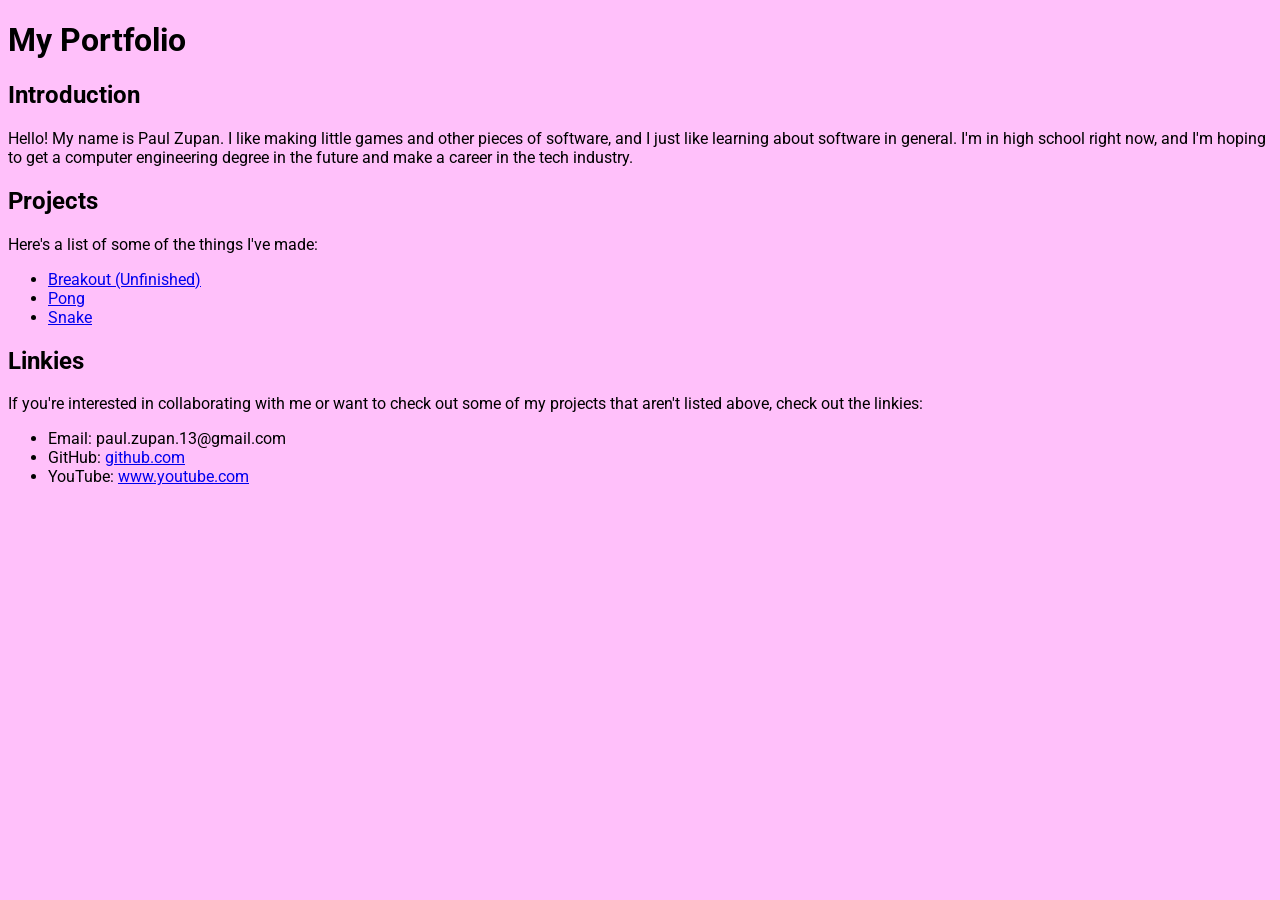
==== index.html @ 7cd7e2a5 "Make stuff look nicer" ====
<!DOCTYPE html>
<html lang="en">

<head>
  <meta charset="UTF-8">
  <meta http-equiv="X-UA-Compatible" content="IE=edge">
  <meta name="viewport" content="width=device-width, initial-scale=1.0">
  <title>My Portfolio</title>

  <!-- Google Fonts -->
  <link rel="preconnect" href="https://fonts.googleapis.com">
  <link rel="preconnect" href="https://fonts.gstatic.com" crossorigin>
  <link href="https://fonts.googleapis.com/css2?family=Roboto&display=swap" rel="stylesheet">

  <!-- Styles -->
  <link rel="stylesheet" href="index.css">
</head>

<body>
  <h1>My Portfolio</h1>
  <h2>Introduction</h2>
  <p>
    Hello! My name is Paul Zupan. I like making little games and other pieces of
    software, and I just like learning about software in general. I'm in high
    school right now, and I'm hoping to get a computer engineering degree in the
    future and make a career in the tech industry.
  </p>
  <h2>Projects</h2>
  <p>Here's a list of some of the things I've made:</p>
  <ul>
    <li>
      <a href="https://github.com/eggsontoast1672/breakout">
        Breakout (Unfinished)
      </a>
    </li>
    <li>
      <a href="https://github.com/eggsontoast1672/pong">Pong</a>
    </li>
    <li>
      <a href="https://github.com/eggsontoast1672/snake">Snake</a>
    </li>
  </ul>
  <h2>Linkies</h2>
  <p>
    If you're interested in collaborating with me or want to check out some of
    my projects that aren't listed above, check out the linkies:
  </p>
  <ul>
    <li>Email: paul.zupan.13@gmail.com</li>
    <li>
      GitHub: <a href="https://github.com/eggsontoast1672">github.com</a>
    </li>
    <li>
      YouTube: <a href="https://www.youtube.com/channel/UC91FaEZlN2FQqKVpLDw3rmw">
        www.youtube.com
      </li>
  </ul>
</body>

</html>
---- index.css ----
body {
  background-color: #FFC0FA;
  font-family: 'Roboto', sans-serif;
}
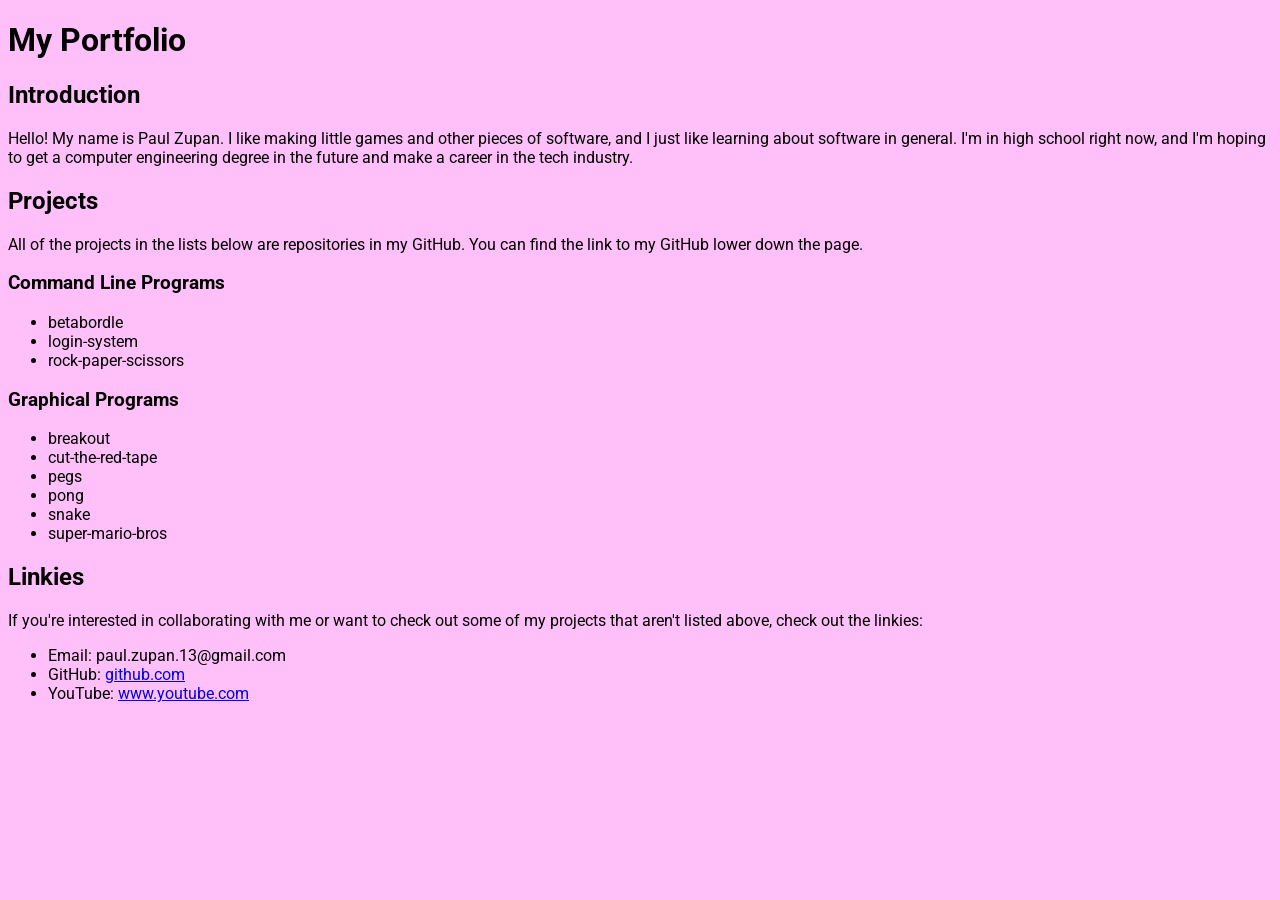
==== commit 95db4d60: "List all repositories" ====
--- a/index.html
+++ b/index.html
@@ -1,60 +1,59 @@
 <!DOCTYPE html>
 <html lang="en">
+    <head>
+        <meta charset="UTF-8">
+        <meta http-equiv="X-UA-Compatible" content="IE=edge">
+        <meta name="viewport" content="width=device-width, initial-scale=1.0">
+        <title>My Portfolio</title>
 
-<head>
-  <meta charset="UTF-8">
-  <meta http-equiv="X-UA-Compatible" content="IE=edge">
-  <meta name="viewport" content="width=device-width, initial-scale=1.0">
-  <title>My Portfolio</title>
+        <!-- Google Fonts -->
+        <link rel="preconnect" href="https://fonts.googleapis.com">
+        <link rel="preconnect" href="https://fonts.gstatic.com" crossorigin>
+        <link href="https://fonts.googleapis.com/css2?family=Roboto&display=swap" rel="stylesheet">
 
-  <!-- Google Fonts -->
-  <link rel="preconnect" href="https://fonts.googleapis.com">
-  <link rel="preconnect" href="https://fonts.gstatic.com" crossorigin>
-  <link href="https://fonts.googleapis.com/css2?family=Roboto&display=swap" rel="stylesheet">
-
-  <!-- Styles -->
-  <link rel="stylesheet" href="index.css">
-</head>
-
-<body>
-  <h1>My Portfolio</h1>
-  <h2>Introduction</h2>
-  <p>
-    Hello! My name is Paul Zupan. I like making little games and other pieces of
-    software, and I just like learning about software in general. I'm in high
-    school right now, and I'm hoping to get a computer engineering degree in the
-    future and make a career in the tech industry.
-  </p>
-  <h2>Projects</h2>
-  <p>Here's a list of some of the things I've made:</p>
-  <ul>
-    <li>
-      <a href="https://github.com/eggsontoast1672/breakout">
-        Breakout (Unfinished)
-      </a>
-    </li>
-    <li>
-      <a href="https://github.com/eggsontoast1672/pong">Pong</a>
-    </li>
-    <li>
-      <a href="https://github.com/eggsontoast1672/snake">Snake</a>
-    </li>
-  </ul>
-  <h2>Linkies</h2>
-  <p>
-    If you're interested in collaborating with me or want to check out some of
-    my projects that aren't listed above, check out the linkies:
-  </p>
-  <ul>
-    <li>Email: paul.zupan.13@gmail.com</li>
-    <li>
-      GitHub: <a href="https://github.com/eggsontoast1672">github.com</a>
-    </li>
-    <li>
-      YouTube: <a href="https://www.youtube.com/channel/UC91FaEZlN2FQqKVpLDw3rmw">
-        www.youtube.com
-      </li>
-  </ul>
-</body>
-
+        <!-- Styles -->
+        <link rel="stylesheet" href="index.css">
+    </head>
+    <body>
+        <h1>My Portfolio</h1>
+        <h2>Introduction</h2>
+        <p>
+            Hello! My name is Paul Zupan. I like making little games and other
+            pieces of software, and I just like learning about software in
+            general. I'm in high school right now, and I'm hoping to get a
+            computer engineering degree in the future and make a career in the
+            tech industry.
+        </p>
+        <h2>Projects</h2>
+        <p>
+            All of the projects in the lists below are repositories in my
+            GitHub. You can find the link to my GitHub lower down the page.
+        </p>
+        <h3>Command Line Programs</h3>
+        <ul>
+            <li>betabordle</li>
+            <li>login-system</li>
+            <li>rock-paper-scissors</li>
+        </ul>
+        <h3>Graphical Programs</h3>
+        <ul>
+            <li>breakout</li>
+            <li>cut-the-red-tape</li>
+            <li>pegs</li>
+            <li>pong</li>
+            <li>snake</li>
+            <li>super-mario-bros</li>
+        </ul>
+        <h2>Linkies</h2>
+        <p>
+            If you're interested in collaborating with me or want to check out
+            some of my projects that aren't listed above, check out the
+            linkies:
+        </p>
+        <ul>
+            <li>Email: paul.zupan.13@gmail.com</li>
+            <li>GitHub: <a href="https://github.com/eggsontoast1672">github.com</a></li>
+            <li>YouTube: <a href="https://www.youtube.com/channel/UC91FaEZlN2FQqKVpLDw3rmw">www.youtube.com</li>
+        </ul>
+    </body>
 </html>
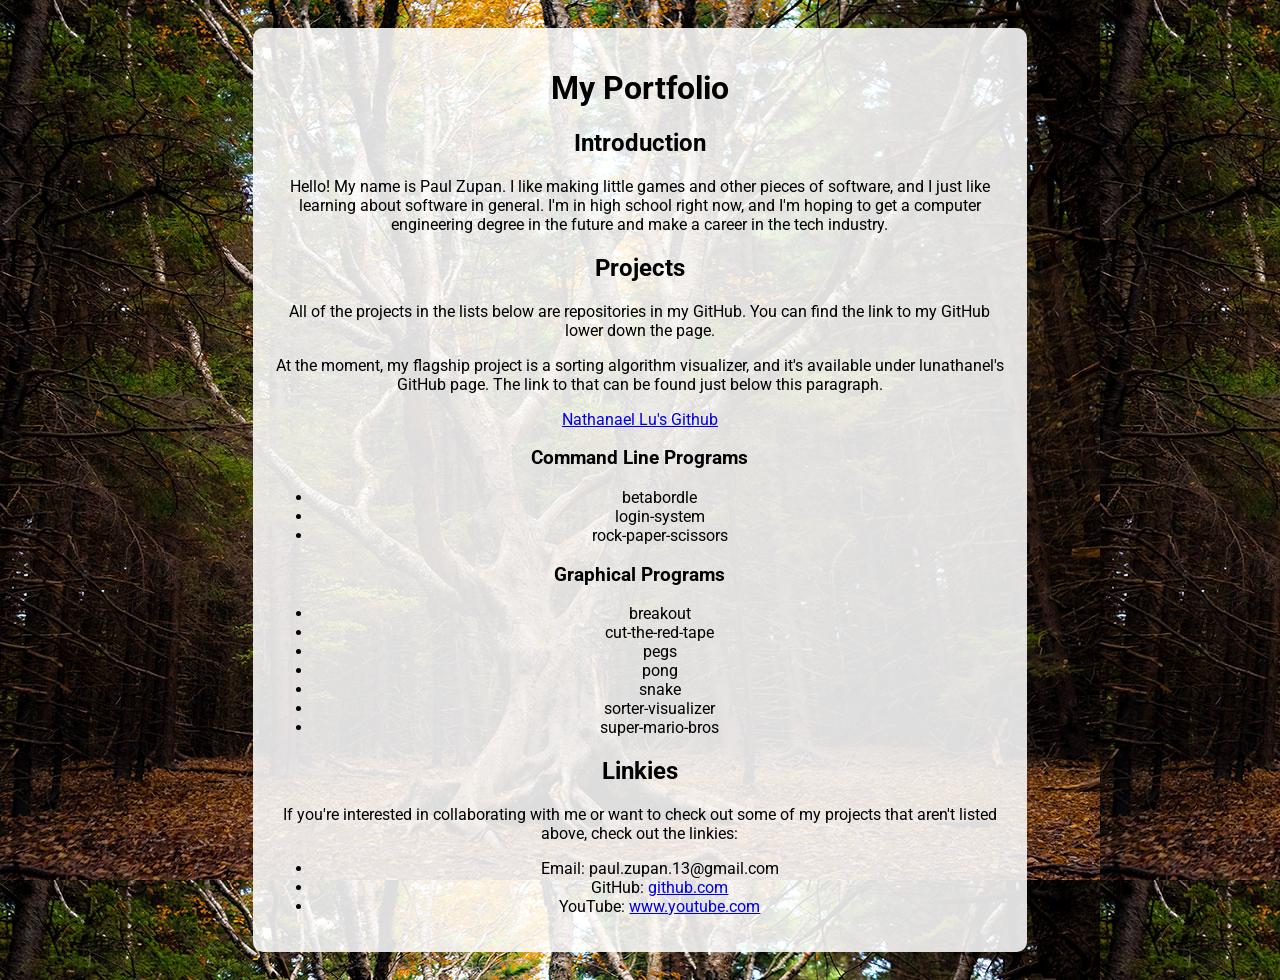
==== commit e37d67b5: "Make the site look pretty" ====
--- a/index.html
+++ b/index.html
@@ -1,59 +1,70 @@
 <!DOCTYPE html>
 <html lang="en">
-    <head>
-        <meta charset="UTF-8">
-        <meta http-equiv="X-UA-Compatible" content="IE=edge">
-        <meta name="viewport" content="width=device-width, initial-scale=1.0">
-        <title>My Portfolio</title>
+  <head>
+    <meta charset="UTF-8">
+    <meta http-equiv="X-UA-Compatible" content="IE=edge">
+    <meta name="viewport" content="width=device-width, initial-scale=1.0">
+    <title>My Portfolio</title>
 
-        <!-- Google Fonts -->
-        <link rel="preconnect" href="https://fonts.googleapis.com">
-        <link rel="preconnect" href="https://fonts.gstatic.com" crossorigin>
-        <link href="https://fonts.googleapis.com/css2?family=Roboto&display=swap" rel="stylesheet">
+    <!-- Google Fonts -->
+    <link rel="preconnect" href="https://fonts.googleapis.com">
+    <link rel="preconnect" href="https://fonts.gstatic.com" crossorigin>
+    <link href="https://fonts.googleapis.com/css2?family=Roboto&display=swap" rel="stylesheet">
 
-        <!-- Styles -->
-        <link rel="stylesheet" href="index.css">
-    </head>
-    <body>
-        <h1>My Portfolio</h1>
-        <h2>Introduction</h2>
-        <p>
-            Hello! My name is Paul Zupan. I like making little games and other
-            pieces of software, and I just like learning about software in
-            general. I'm in high school right now, and I'm hoping to get a
-            computer engineering degree in the future and make a career in the
-            tech industry.
-        </p>
-        <h2>Projects</h2>
-        <p>
-            All of the projects in the lists below are repositories in my
-            GitHub. You can find the link to my GitHub lower down the page.
-        </p>
-        <h3>Command Line Programs</h3>
-        <ul>
-            <li>betabordle</li>
-            <li>login-system</li>
-            <li>rock-paper-scissors</li>
-        </ul>
-        <h3>Graphical Programs</h3>
-        <ul>
-            <li>breakout</li>
-            <li>cut-the-red-tape</li>
-            <li>pegs</li>
-            <li>pong</li>
-            <li>snake</li>
-            <li>super-mario-bros</li>
-        </ul>
-        <h2>Linkies</h2>
-        <p>
-            If you're interested in collaborating with me or want to check out
-            some of my projects that aren't listed above, check out the
-            linkies:
-        </p>
-        <ul>
-            <li>Email: paul.zupan.13@gmail.com</li>
-            <li>GitHub: <a href="https://github.com/eggsontoast1672">github.com</a></li>
-            <li>YouTube: <a href="https://www.youtube.com/channel/UC91FaEZlN2FQqKVpLDw3rmw">www.youtube.com</li>
-        </ul>
-    </body>
+    <!-- Styles -->
+    <link rel="stylesheet" href="index.css">
+  </head>
+  <body>
+    <div class="container">
+      <h1>My Portfolio</h1>
+      <h2>Introduction</h2>
+      <p>
+      Hello! My name is Paul Zupan. I like making little games and other pieces
+      of software, and I just like learning about software in general. I'm in
+      high school right now, and I'm hoping to get a computer engineering degree
+      in the future and make a career in the tech industry.
+      </p>
+      <h2>Projects</h2>
+      <p>
+      All of the projects in the lists below are repositories in my GitHub. You
+      can find the link to my GitHub lower down the page.
+      </p>
+      <p>
+      At the moment, my flagship project is a sorting algorithm visualizer, and
+      it's available under lunathanel's GitHub page. The link to that can be
+      found just below this paragraph.
+      </p>
+      <p>
+      <a href="https://github.com/lunathanael/visualizing-sorting">
+        Nathanael Lu's Github
+      </a>
+      </p>
+      <h3>Command Line Programs</h3>
+      <ul>
+        <li>betabordle</li>
+        <li>login-system</li>
+        <li>rock-paper-scissors</li>
+      </ul>
+      <h3>Graphical Programs</h3>
+      <ul>
+        <li>breakout</li>
+        <li>cut-the-red-tape</li>
+        <li>pegs</li>
+        <li>pong</li>
+        <li>snake</li>
+        <li>sorter-visualizer</li>
+        <li>super-mario-bros</li>
+      </ul>
+      <h2>Linkies</h2>
+      <p>
+      If you're interested in collaborating with me or want to check out some of
+      my projects that aren't listed above, check out the linkies:
+      </p>
+      <ul>
+        <li>Email: paul.zupan.13@gmail.com</li>
+        <li>GitHub: <a href="https://github.com/eggsontoast1672">github.com</a></li>
+        <li>YouTube: <a href="https://www.youtube.com/channel/UC91FaEZlN2FQqKVpLDw3rmw">www.youtube.com</li>
+      </ul>
+    </div>
+  </body>
 </html>
--- a/index.css
+++ b/index.css
@@ -1,4 +1,15 @@
 body {
-  background-color: #FFC0FA;
+  background-image: url("images/trees.jpg");
+  display: flex;
   font-family: 'Roboto', sans-serif;
+  justify-content: center;
+  padding: 20px;
 }
+
+.container {
+  background-color: #ffffffdd;
+  border-radius: 10px;
+  padding: 20px;
+  text-align: center;
+  width: 60%;
+}
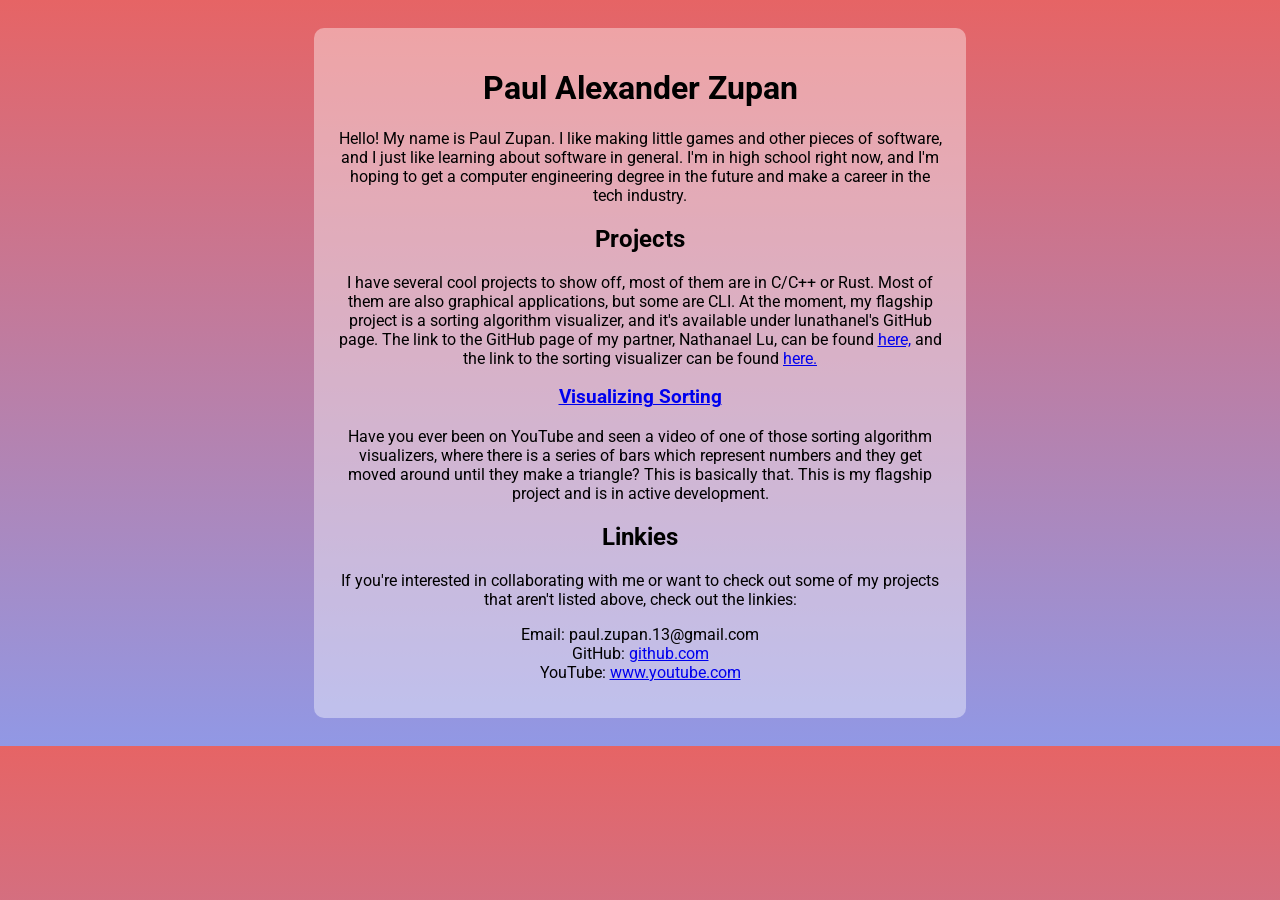
==== commit 0f7270e9: "Make things look even better" ====
--- a/index.html
+++ b/index.html
@@ -16,55 +16,47 @@
   </head>
   <body>
     <div class="container">
-      <h1>My Portfolio</h1>
-      <h2>Introduction</h2>
+      <h1>Paul Alexander Zupan</h1>
       <p>
-      Hello! My name is Paul Zupan. I like making little games and other pieces
-      of software, and I just like learning about software in general. I'm in
-      high school right now, and I'm hoping to get a computer engineering degree
-      in the future and make a career in the tech industry.
+        Hello! My name is Paul Zupan. I like making little games and other
+        pieces of software, and I just like learning about software in general.
+        I'm in high school right now, and I'm hoping to get a computer
+        engineering degree in the future and make a career in the tech
+        industry.
       </p>
       <h2>Projects</h2>
       <p>
-      All of the projects in the lists below are repositories in my GitHub. You
-      can find the link to my GitHub lower down the page.
+        I have several cool projects to show off, most of them are in C/C++ or
+        Rust. Most of them are also graphical applications, but some are CLI.
+        At the moment, my flagship project is a sorting algorithm visualizer,
+        and it's available under lunathanel's GitHub page. The link to the
+        GitHub page of my partner, Nathanael Lu, can be found
+        <a href="https://github.com/lunathanael"> here,</a> and the link to the
+        sorting visualizer can be found
+        <a href="https://github.com/lunathanael/visualizing-sorting">here.</a>
+      </p>
+      <h3>
+        <a href="https://github.com/lunathanael/visualizing-sorting">
+          Visualizing Sorting
+        </a>
+      </h3>
+      <p>
+        Have you ever been on YouTube and seen a video of one of those sorting
+        algorithm visualizers, where there is a series of bars which represent
+        numbers and they get moved around until they make a triangle? This is
+        basically that. This is my flagship project and is in active
+        development.
+      </p>
+      <h2>Linkies</h2>
+      <p>
+        If you're interested in collaborating with me or want to check out some
+        of my projects that aren't listed above, check out the linkies:
       </p>
       <p>
-      At the moment, my flagship project is a sorting algorithm visualizer, and
-      it's available under lunathanel's GitHub page. The link to that can be
-      found just below this paragraph.
+      Email: paul.zupan.13@gmail.com<br>
+      GitHub: <a href="https://github.com/eggsontoast1672">github.com</a><br>
+      YouTube: <a href="https://www.youtube.com/channel/UC91FaEZlN2FQqKVpLDw3rmw">www.youtube.com
       </p>
-      <p>
-      <a href="https://github.com/lunathanael/visualizing-sorting">
-        Nathanael Lu's Github
-      </a>
-      </p>
-      <h3>Command Line Programs</h3>
-      <ul>
-        <li>betabordle</li>
-        <li>login-system</li>
-        <li>rock-paper-scissors</li>
-      </ul>
-      <h3>Graphical Programs</h3>
-      <ul>
-        <li>breakout</li>
-        <li>cut-the-red-tape</li>
-        <li>pegs</li>
-        <li>pong</li>
-        <li>snake</li>
-        <li>sorter-visualizer</li>
-        <li>super-mario-bros</li>
-      </ul>
-      <h2>Linkies</h2>
-      <p>
-      If you're interested in collaborating with me or want to check out some of
-      my projects that aren't listed above, check out the linkies:
-      </p>
-      <ul>
-        <li>Email: paul.zupan.13@gmail.com</li>
-        <li>GitHub: <a href="https://github.com/eggsontoast1672">github.com</a></li>
-        <li>YouTube: <a href="https://www.youtube.com/channel/UC91FaEZlN2FQqKVpLDw3rmw">www.youtube.com</li>
-      </ul>
     </div>
   </body>
 </html>
--- a/index.css
+++ b/index.css
@@ -1,5 +1,5 @@
 body {
-  background-image: url("images/trees.jpg");
+  background: linear-gradient(#e66465, #9198e5);
   display: flex;
   font-family: 'Roboto', sans-serif;
   justify-content: center;
@@ -7,9 +7,9 @@
 }
 
 .container {
-  background-color: #ffffffdd;
+  background-color: #ffffff66;
   border-radius: 10px;
   padding: 20px;
   text-align: center;
-  width: 60%;
+  width: 50%;
 }
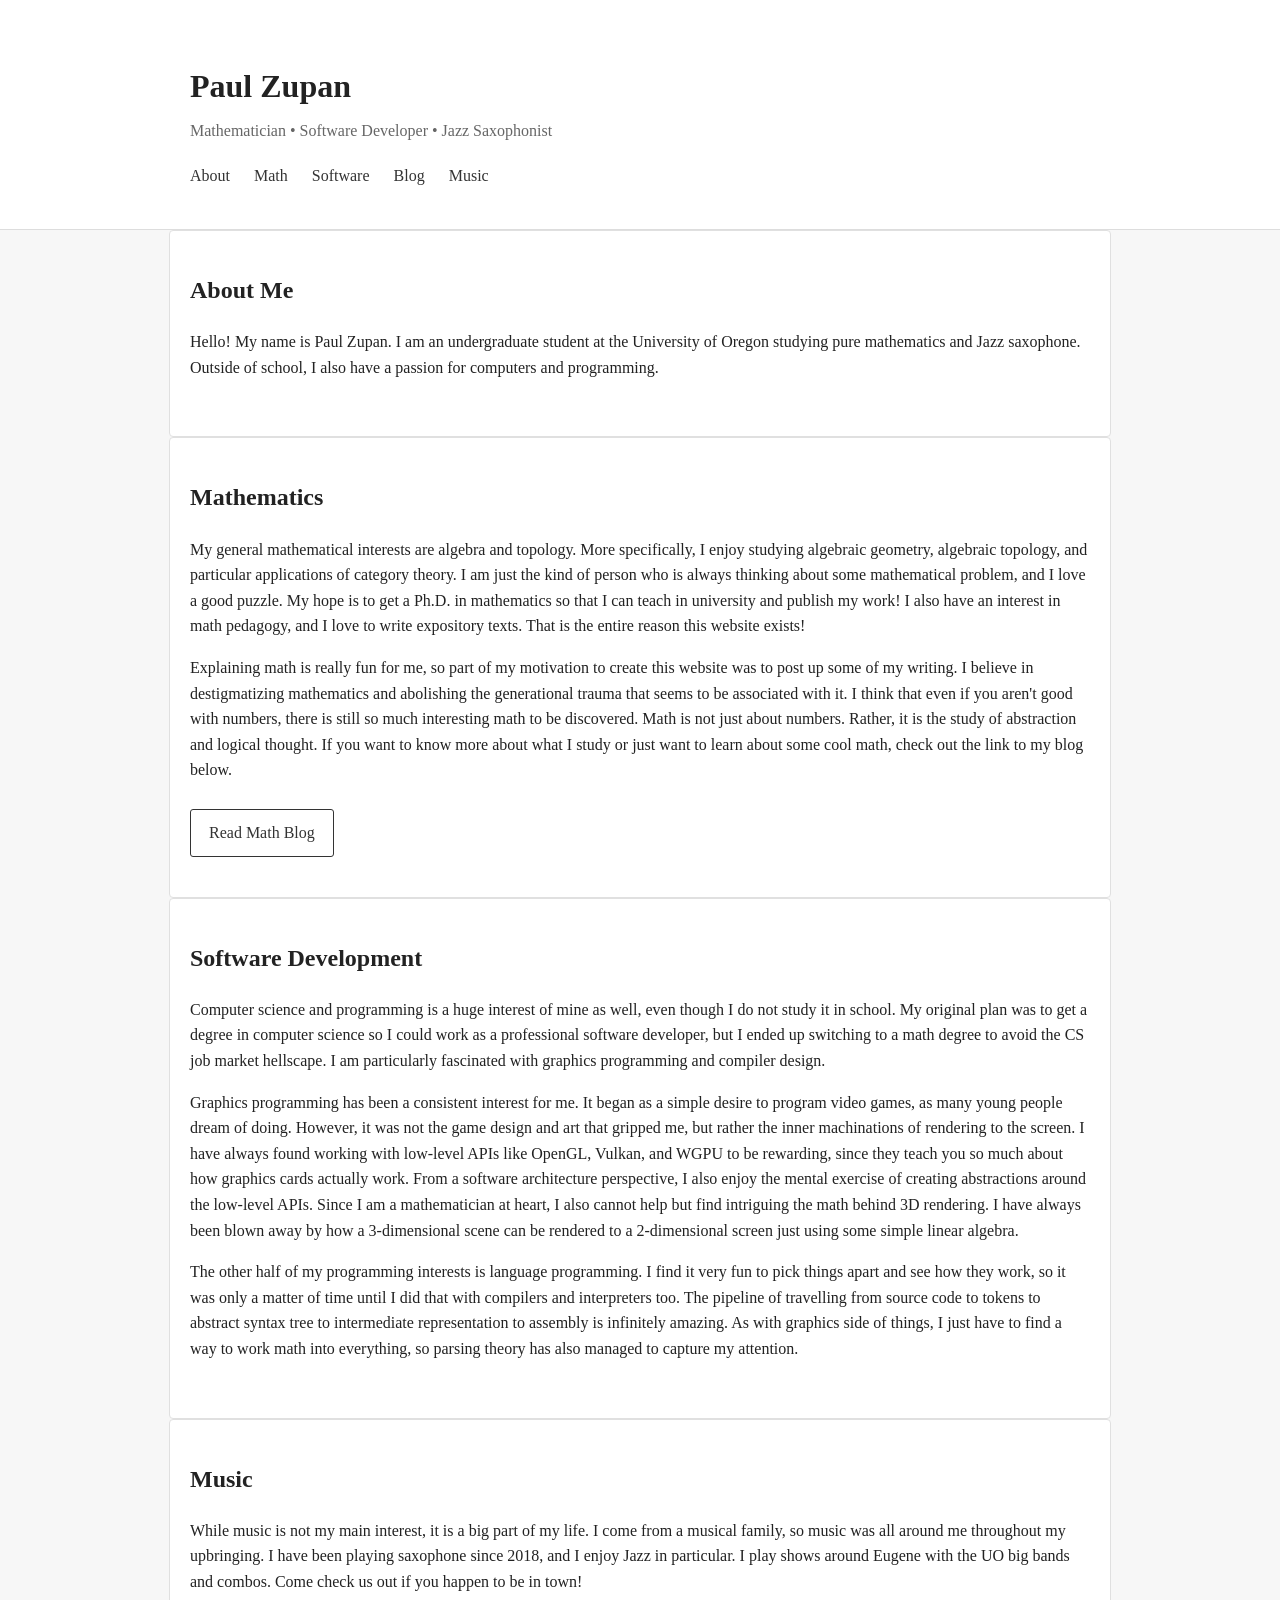
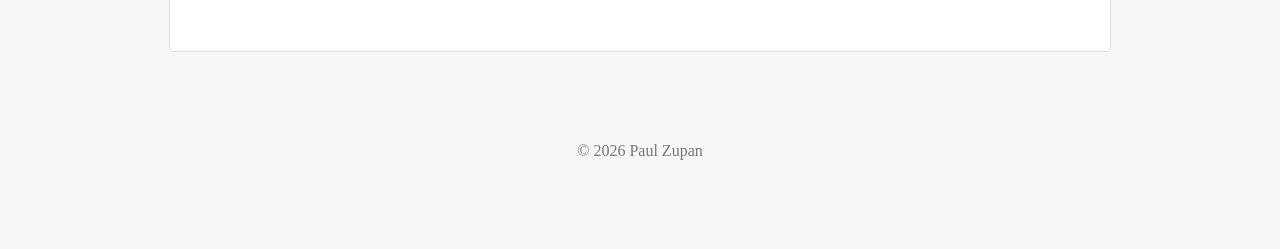
==== commit fbd9040a: "Overhaul website" ====
--- a/index.html
+++ b/index.html
@@ -2,61 +2,122 @@
 <html lang="en">
   <head>
     <meta charset="UTF-8">
-    <meta http-equiv="X-UA-Compatible" content="IE=edge">
     <meta name="viewport" content="width=device-width, initial-scale=1.0">
-    <title>My Portfolio</title>
+    <title>Paul Zupan | Mathematician & Developer</title>
+    <link rel="stylesheet" href="style.css">
+  </head>
 
-    <!-- Google Fonts -->
-    <link rel="preconnect" href="https://fonts.googleapis.com">
-    <link rel="preconnect" href="https://fonts.gstatic.com" crossorigin>
-    <link href="https://fonts.googleapis.com/css2?family=Roboto&display=swap" rel="stylesheet">
+  <body>
 
-    <!-- Styles -->
-    <link rel="stylesheet" href="index.css">
-  </head>
-  <body>
-    <div class="container">
-      <h1>Paul Alexander Zupan</h1>
+    <header>
+      <div class="container">
+        <h1>Paul Zupan</h1>
+        <p class="subtitle">Mathematician • Software Developer • Jazz Saxophonist</p>
+
+        <nav>
+          <a href="#about">About</a>
+          <a href="#research">Math</a>
+          <a href="#software">Software</a>
+          <a href="blog/index.html">Blog</a>
+          <a href="#music">Music</a>
+        </nav>
+      </div>
+    </header>
+
+    <section id="about" class="container">
+      <h2>About Me</h2>
+
       <p>
-        Hello! My name is Paul Zupan. I like making little games and other
-        pieces of software, and I just like learning about software in general.
-        I'm in high school right now, and I'm hoping to get a computer
-        engineering degree in the future and make a career in the tech
-        industry.
+      Hello! My name is Paul Zupan. I am an undergraduate student at the
+      University of Oregon studying pure mathematics and Jazz saxophone.
+      Outside of school, I also have a passion for computers and programming.
       </p>
-      <h2>Projects</h2>
+
+    </section>
+
+    <section id="research" class="container">
+      <h2>Mathematics</h2>
+
       <p>
-        I have several cool projects to show off, most of them are in C/C++ or
-        Rust. Most of them are also graphical applications, but some are CLI.
-        At the moment, my flagship project is a sorting algorithm visualizer,
-        and it's available under lunathanel's GitHub page. The link to the
-        GitHub page of my partner, Nathanael Lu, can be found
-        <a href="https://github.com/lunathanael"> here,</a> and the link to the
-        sorting visualizer can be found
-        <a href="https://github.com/lunathanael/visualizing-sorting">here.</a>
+      My general mathematical interests are algebra and topology. More
+      specifically, I enjoy studying algebraic geometry, algebraic topology,
+      and particular applications of category theory. I am just the kind of
+      person who is always thinking about some mathematical problem, and I love
+      a good puzzle. My hope is to get a Ph.D. in mathematics so that I can
+      teach in university and publish my work! I also have an interest in math
+      pedagogy, and I love to write expository texts. That is the entire reason
+      this website exists!
       </p>
-      <h3>
-        <a href="https://github.com/lunathanael/visualizing-sorting">
-          Visualizing Sorting
-        </a>
-      </h3>
+
       <p>
-        Have you ever been on YouTube and seen a video of one of those sorting
-        algorithm visualizers, where there is a series of bars which represent
-        numbers and they get moved around until they make a triangle? This is
-        basically that. This is my flagship project and is in active
-        development.
+      Explaining math is really fun for me, so part of my motivation to create
+      this website was to post up some of my writing. I believe in
+      destigmatizing mathematics and abolishing the generational trauma that
+      seems to be associated with it. I think that even if you aren't good with
+      numbers, there is still so much interesting math to be discovered. Math
+      is not just about numbers. Rather, it is the study of abstraction and
+      logical thought. If you want to know more about what I study or just want
+      to learn about some cool math, check out the link to my blog below.
       </p>
-      <h2>Linkies</h2>
+
+      <a class="button" href="blog/index.html">Read Math Blog</a>
+    </section>
+
+    <section id="software" class="container">
+      <h2>Software Development</h2>
+
       <p>
-        If you're interested in collaborating with me or want to check out some
-        of my projects that aren't listed above, check out the linkies:
+      Computer science and programming is a huge interest of mine as well, even
+      though I do not study it in school. My original plan was to get a degree
+      in computer science so I could work as a professional software developer,
+      but I ended up switching to a math degree to avoid the CS job market
+      hellscape. I am particularly fascinated with graphics programming and
+      compiler design.
       </p>
+
       <p>
-      Email: paul.zupan.13@gmail.com<br>
-      GitHub: <a href="https://github.com/eggsontoast1672">github.com</a><br>
-      YouTube: <a href="https://www.youtube.com/channel/UC91FaEZlN2FQqKVpLDw3rmw">www.youtube.com
+      Graphics programming has been a consistent interest for me. It began as a
+      simple desire to program video games, as many young people dream of
+      doing. However, it was not the game design and art that gripped me, but
+      rather the inner machinations of rendering to the screen. I have always
+      found working with low-level APIs like OpenGL, Vulkan, and WGPU to be
+      rewarding, since they teach you so much about how graphics cards actually
+      work. From a software architecture perspective, I also enjoy the mental
+      exercise of creating abstractions around the low-level APIs. Since I am a
+      mathematician at heart, I also cannot help but find intriguing the math
+      behind 3D rendering. I have always been blown away by how a 3-dimensional
+      scene can be rendered to a 2-dimensional screen just using some simple
+      linear algebra.
       </p>
-    </div>
+
+      <p>
+      The other half of my programming interests is language programming. I
+      find it very fun to pick things apart and see how they work, so it was
+      only a matter of time until I did that with compilers and interpreters
+      too. The pipeline of travelling from source code to tokens to abstract
+      syntax tree to intermediate representation to assembly is infinitely
+      amazing. As with graphics side of things, I just have to find a way to
+      work math into everything, so parsing theory has also managed to capture
+      my attention.
+      </p>
+    </section>
+
+    <section id="music" class="container">
+      <h2>Music</h2>
+
+      <p>
+      While music is not my main interest, it is a big part of my life. I come
+      from a musical family, so music was all around me throughout my
+      upbringing. I have been playing saxophone since 2018, and I enjoy Jazz in
+      particular. I play shows around Eugene with the UO big bands and combos.
+      Come check us out if you happen to be in town!
+      </p>
+    </section>
+
+    <footer>
+      <div class="container">
+        <p>© 2026 Paul Zupan</p>
+      </div>
+    </footer>
   </body>
 </html>
--- a/style.css
+++ b/style.css
@@ -0,0 +1,78 @@
+body {
+  margin: 0;
+  font-family: Georgia, "Times New Roman", serif;
+  background: #f7f7f7;
+  color: #222;
+  line-height: 1.6;
+}
+
+.container {
+  max-width: 900px;
+  margin: auto;
+  padding: 40px 20px;
+}
+
+header {
+  background: #ffffff;
+  border-bottom: 1px solid #ddd;
+}
+
+h1 {
+  margin-bottom: 5px;
+}
+
+.subtitle {
+  color: #666;
+  margin-top: 0;
+}
+
+nav {
+  margin-top: 20px;
+}
+
+nav a {
+  margin-right: 20px;
+  text-decoration: none;
+  color: #333;
+  font-weight: 500;
+}
+
+nav a:hover {
+  text-decoration: underline;
+}
+
+section {
+  background: white;
+  margin-top: 30px;
+  border: 1px solid #e0e0e0;
+  border-radius: 4px;
+}
+
+h2 {
+  margin-top: 0;
+}
+
+ul {
+  padding-left: 20px;
+}
+
+.button {
+  display: inline-block;
+  margin-top: 10px;
+  padding: 10px 18px;
+  border: 1px solid #333;
+  text-decoration: none;
+  color: #333;
+  border-radius: 3px;
+}
+
+.button:hover {
+  background: #333;
+  color: white;
+}
+
+footer {
+  text-align: center;
+  color: #777;
+  padding: 30px 0;
+}
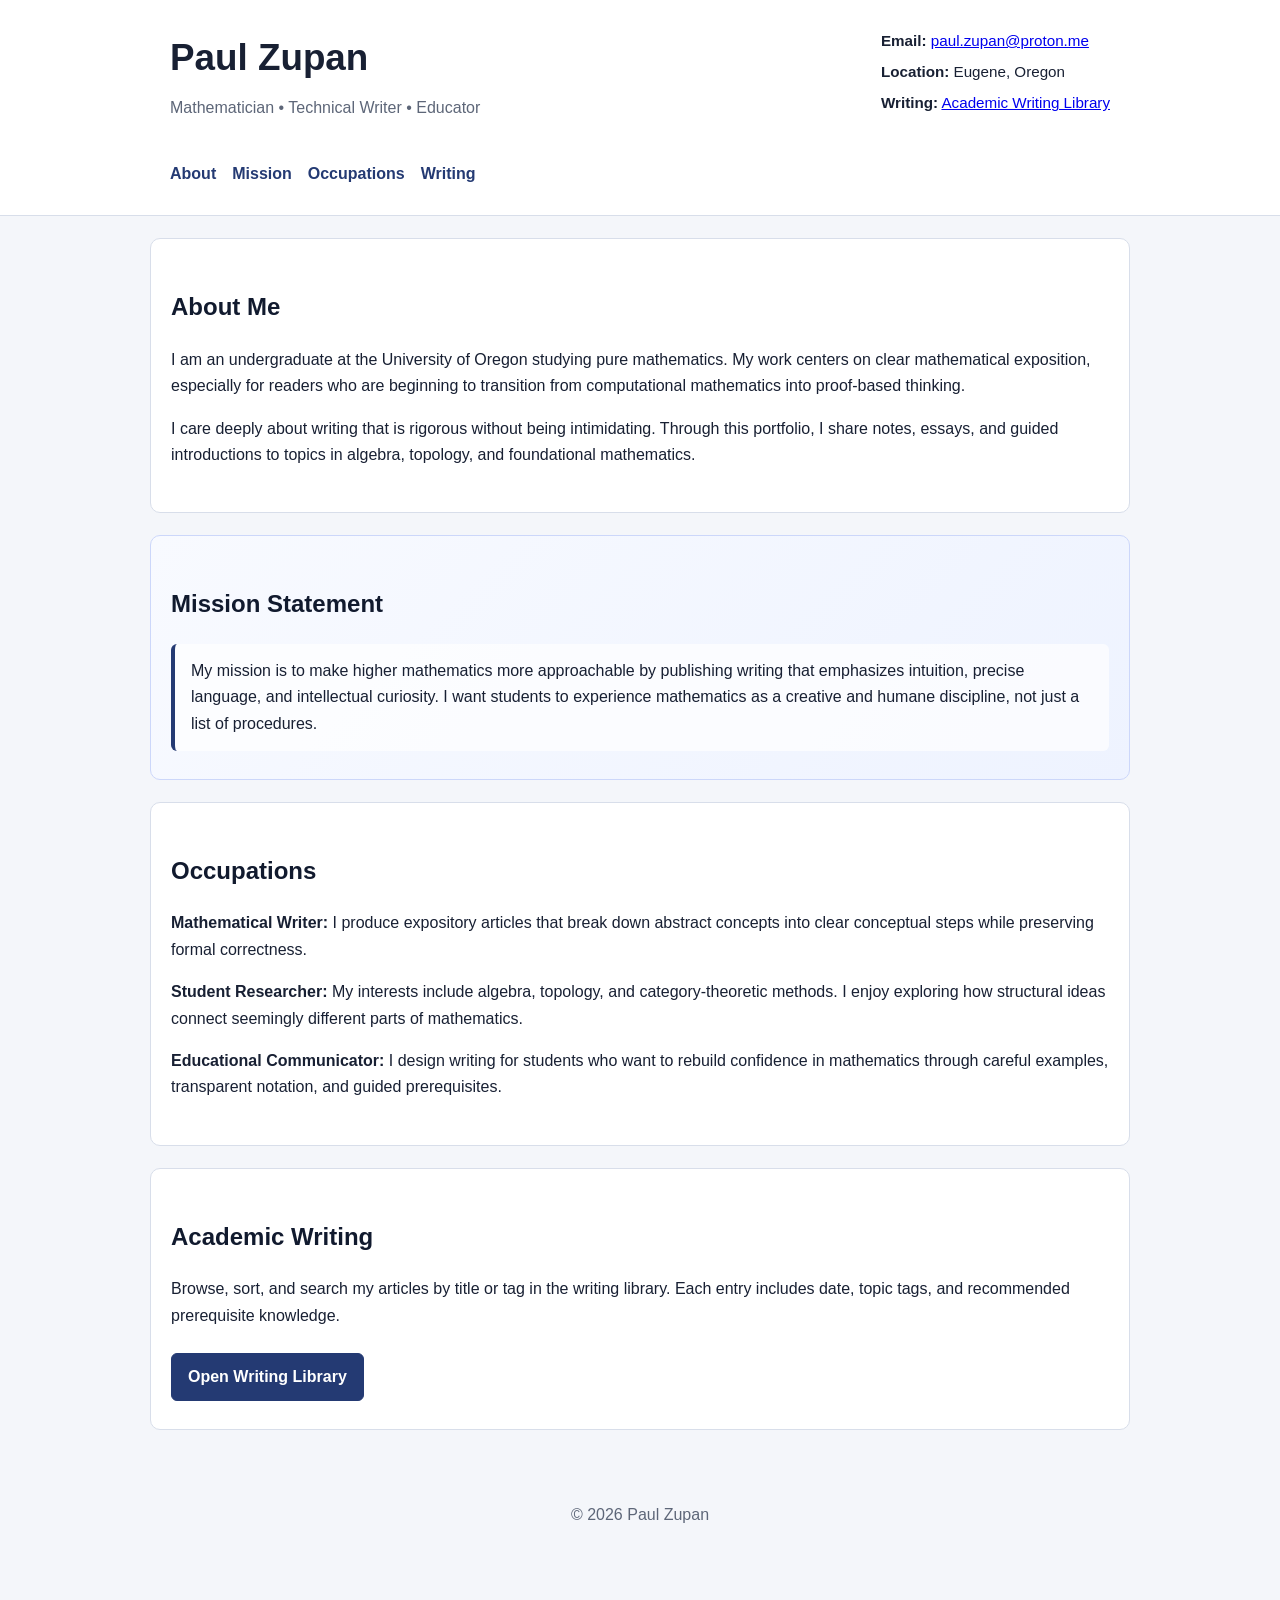
==== commit 1d5699ed: "Build mathematical writing portfolio and searchable library Co-authored-by: Paul Zupan <eggsontoast1" ====
--- a/index.html
+++ b/index.html
@@ -3,116 +3,87 @@
   <head>
     <meta charset="UTF-8">
     <meta name="viewport" content="width=device-width, initial-scale=1.0">
-    <title>Paul Zupan | Mathematician & Developer</title>
+    <title>Paul Zupan | Mathematical Writing Portfolio</title>
     <link rel="stylesheet" href="style.css">
   </head>
-
   <body>
-
-    <header>
+    <header class="site-header">
+      <div class="container header-content">
+        <div>
+          <h1>Paul Zupan</h1>
+          <p class="subtitle">Mathematician • Technical Writer • Educator</p>
+        </div>
+        <ul class="contact-list">
+          <li><strong>Email:</strong> <a href="mailto:paul.zupan@proton.me">paul.zupan@proton.me</a></li>
+          <li><strong>Location:</strong> Eugene, Oregon</li>
+          <li><strong>Writing:</strong> <a href="blog/index.html">Academic Writing Library</a></li>
+        </ul>
+      </div>
       <div class="container">
-        <h1>Paul Zupan</h1>
-        <p class="subtitle">Mathematician • Software Developer • Jazz Saxophonist</p>
-
-        <nav>
+        <nav aria-label="Primary">
           <a href="#about">About</a>
-          <a href="#research">Math</a>
-          <a href="#software">Software</a>
-          <a href="blog/index.html">Blog</a>
-          <a href="#music">Music</a>
+          <a href="#mission">Mission</a>
+          <a href="#occupations">Occupations</a>
+          <a href="#writing">Writing</a>
         </nav>
       </div>
     </header>
 
-    <section id="about" class="container">
-      <h2>About Me</h2>
+    <main>
+      <section id="about" class="container panel">
+        <h2>About Me</h2>
+        <p>
+          I am an undergraduate at the University of Oregon studying pure mathematics.
+          My work centers on clear mathematical exposition, especially for readers who
+          are beginning to transition from computational mathematics into proof-based
+          thinking.
+        </p>
+        <p>
+          I care deeply about writing that is rigorous without being intimidating.
+          Through this portfolio, I share notes, essays, and guided introductions to
+          topics in algebra, topology, and foundational mathematics.
+        </p>
+      </section>
 
-      <p>
-      Hello! My name is Paul Zupan. I am an undergraduate student at the
-      University of Oregon studying pure mathematics and Jazz saxophone.
-      Outside of school, I also have a passion for computers and programming.
-      </p>
+      <section id="mission" class="container mission-panel">
+        <h2>Mission Statement</h2>
+        <p class="mission-text">
+          My mission is to make higher mathematics more approachable by publishing
+          writing that emphasizes intuition, precise language, and intellectual
+          curiosity. I want students to experience mathematics as a creative and
+          humane discipline, not just a list of procedures.
+        </p>
+      </section>
 
-    </section>
+      <section id="occupations" class="container panel">
+        <h2>Occupations</h2>
+        <p>
+          <strong>Mathematical Writer:</strong> I produce expository articles that
+          break down abstract concepts into clear conceptual steps while preserving
+          formal correctness.
+        </p>
+        <p>
+          <strong>Student Researcher:</strong> My interests include algebra, topology,
+          and category-theoretic methods. I enjoy exploring how structural ideas
+          connect seemingly different parts of mathematics.
+        </p>
+        <p>
+          <strong>Educational Communicator:</strong> I design writing for students who
+          want to rebuild confidence in mathematics through careful examples,
+          transparent notation, and guided prerequisites.
+        </p>
+      </section>
 
-    <section id="research" class="container">
-      <h2>Mathematics</h2>
-
-      <p>
-      My general mathematical interests are algebra and topology. More
-      specifically, I enjoy studying algebraic geometry, algebraic topology,
-      and particular applications of category theory. I am just the kind of
-      person who is always thinking about some mathematical problem, and I love
-      a good puzzle. My hope is to get a Ph.D. in mathematics so that I can
-      teach in university and publish my work! I also have an interest in math
-      pedagogy, and I love to write expository texts. That is the entire reason
-      this website exists!
-      </p>
-
-      <p>
-      Explaining math is really fun for me, so part of my motivation to create
-      this website was to post up some of my writing. I believe in
-      destigmatizing mathematics and abolishing the generational trauma that
-      seems to be associated with it. I think that even if you aren't good with
-      numbers, there is still so much interesting math to be discovered. Math
-      is not just about numbers. Rather, it is the study of abstraction and
-      logical thought. If you want to know more about what I study or just want
-      to learn about some cool math, check out the link to my blog below.
-      </p>
-
-      <a class="button" href="blog/index.html">Read Math Blog</a>
-    </section>
-
-    <section id="software" class="container">
-      <h2>Software Development</h2>
-
-      <p>
-      Computer science and programming is a huge interest of mine as well, even
-      though I do not study it in school. My original plan was to get a degree
-      in computer science so I could work as a professional software developer,
-      but I ended up switching to a math degree to avoid the CS job market
-      hellscape. I am particularly fascinated with graphics programming and
-      compiler design.
-      </p>
-
-      <p>
-      Graphics programming has been a consistent interest for me. It began as a
-      simple desire to program video games, as many young people dream of
-      doing. However, it was not the game design and art that gripped me, but
-      rather the inner machinations of rendering to the screen. I have always
-      found working with low-level APIs like OpenGL, Vulkan, and WGPU to be
-      rewarding, since they teach you so much about how graphics cards actually
-      work. From a software architecture perspective, I also enjoy the mental
-      exercise of creating abstractions around the low-level APIs. Since I am a
-      mathematician at heart, I also cannot help but find intriguing the math
-      behind 3D rendering. I have always been blown away by how a 3-dimensional
-      scene can be rendered to a 2-dimensional screen just using some simple
-      linear algebra.
-      </p>
-
-      <p>
-      The other half of my programming interests is language programming. I
-      find it very fun to pick things apart and see how they work, so it was
-      only a matter of time until I did that with compilers and interpreters
-      too. The pipeline of travelling from source code to tokens to abstract
-      syntax tree to intermediate representation to assembly is infinitely
-      amazing. As with graphics side of things, I just have to find a way to
-      work math into everything, so parsing theory has also managed to capture
-      my attention.
-      </p>
-    </section>
-
-    <section id="music" class="container">
-      <h2>Music</h2>
-
-      <p>
-      While music is not my main interest, it is a big part of my life. I come
-      from a musical family, so music was all around me throughout my
-      upbringing. I have been playing saxophone since 2018, and I enjoy Jazz in
-      particular. I play shows around Eugene with the UO big bands and combos.
-      Come check us out if you happen to be in town!
-      </p>
-    </section>
+      <section id="writing" class="container panel">
+        <h2>Academic Writing</h2>
+        <p>
+          Browse, sort, and search my articles by title or tag in the writing
+          library. Each entry includes date, topic tags, and recommended prerequisite
+          knowledge.
+        </p>
+        <a class="button" href="blog/index.html">Open Writing Library</a>
+      </section>
+    </main>
 
     <footer>
       <div class="container">
--- a/style.css
+++ b/style.css
@@ -1,78 +1,241 @@
+:root {
+  --bg: #f4f6fa;
+  --panel: #ffffff;
+  --text: #182033;
+  --muted: #5d6678;
+  --line: #d8deea;
+  --accent: #243a73;
+  --accent-soft: #e9efff;
+}
+
+*,
+*::before,
+*::after {
+  box-sizing: border-box;
+}
+
 body {
   margin: 0;
-  font-family: Georgia, "Times New Roman", serif;
-  background: #f7f7f7;
-  color: #222;
-  line-height: 1.6;
+  font-family: "Segoe UI", "Inter", Arial, sans-serif;
+  background: var(--bg);
+  color: var(--text);
+  line-height: 1.65;
 }
 
 .container {
-  max-width: 900px;
-  margin: auto;
-  padding: 40px 20px;
-}
-
-header {
-  background: #ffffff;
-  border-bottom: 1px solid #ddd;
+  max-width: 980px;
+  margin: 0 auto;
+  padding: 28px 20px;
+}
+
+.site-header {
+  background: var(--panel);
+  border-bottom: 1px solid var(--line);
+}
+
+.header-content {
+  display: flex;
+  justify-content: space-between;
+  gap: 28px;
+  align-items: flex-start;
+  padding-bottom: 12px;
 }
 
 h1 {
-  margin-bottom: 5px;
+  margin: 0;
+  font-size: clamp(1.8rem, 4vw, 2.3rem);
+}
+
+h2,
+h3,
+h4 {
+  color: #111a2e;
 }
 
 .subtitle {
-  color: #666;
-  margin-top: 0;
+  color: var(--muted);
+  margin: 6px 0 0;
+}
+
+.contact-list {
+  list-style: none;
+  margin: 0;
+  padding: 0;
+  font-size: 0.95rem;
+}
+
+.contact-list li + li {
+  margin-top: 6px;
 }
 
 nav {
-  margin-top: 20px;
+  display: flex;
+  flex-wrap: wrap;
+  gap: 16px;
 }
 
 nav a {
-  margin-right: 20px;
   text-decoration: none;
-  color: #333;
-  font-weight: 500;
-}
-
-nav a:hover {
+  color: var(--accent);
+  font-weight: 600;
+}
+
+nav a:hover,
+nav a:focus-visible {
   text-decoration: underline;
 }
 
-section {
-  background: white;
-  margin-top: 30px;
-  border: 1px solid #e0e0e0;
-  border-radius: 4px;
-}
-
-h2 {
-  margin-top: 0;
-}
-
-ul {
-  padding-left: 20px;
+.panel {
+  background: var(--panel);
+  border: 1px solid var(--line);
+  border-radius: 10px;
+  margin-top: 22px;
+}
+
+.mission-panel {
+  background: linear-gradient(135deg, #f8faff 0%, #eef3ff 100%);
+  border: 1px solid #ccd7fa;
+  border-radius: 10px;
+  margin-top: 22px;
+}
+
+.mission-text {
+  margin: 0;
+  padding: 14px 16px;
+  border-left: 4px solid var(--accent);
+  background: rgba(255, 255, 255, 0.7);
+  border-radius: 6px;
 }
 
 .button {
   display: inline-block;
-  margin-top: 10px;
-  padding: 10px 18px;
-  border: 1px solid #333;
+  margin-top: 8px;
+  padding: 10px 16px;
+  border: 1px solid var(--accent);
+  background: var(--accent);
+  color: #fff;
   text-decoration: none;
-  color: #333;
-  border-radius: 3px;
-}
-
-.button:hover {
-  background: #333;
-  color: white;
+  border-radius: 6px;
+  font-weight: 600;
+}
+
+.button:hover,
+.button:focus-visible {
+  background: #1a2f62;
+}
+
+.writing-library h2 {
+  margin-top: 0;
+}
+
+.library-controls {
+  display: flex;
+  flex-wrap: wrap;
+  gap: 14px;
+  margin: 16px 0 18px;
+}
+
+.control-group {
+  display: flex;
+  flex-direction: column;
+  gap: 6px;
+  font-weight: 600;
+  color: #243150;
+  min-width: 230px;
+}
+
+input[type="search"],
+select {
+  border: 1px solid #bbc5d9;
+  border-radius: 6px;
+  padding: 10px 12px;
+  font: inherit;
+  color: inherit;
+  background: #fff;
+}
+
+.library-grid {
+  display: grid;
+  grid-template-columns: minmax(0, 1fr) minmax(0, 1fr);
+  gap: 16px;
+}
+
+.browse-pane,
+.detail-pane {
+  border: 1px solid var(--line);
+  border-radius: 8px;
+  padding: 14px;
+  background: #fbfcff;
+}
+
+.article-list {
+  display: flex;
+  flex-direction: column;
+  gap: 10px;
+}
+
+.article-item {
+  width: 100%;
+  text-align: left;
+  border: 1px solid #ccd4e6;
+  border-radius: 7px;
+  padding: 10px 12px;
+  background: #fff;
+  cursor: pointer;
+}
+
+.article-item:hover,
+.article-item:focus-visible {
+  border-color: var(--accent);
+}
+
+.article-item.active {
+  border-color: var(--accent);
+  background: var(--accent-soft);
+}
+
+.article-title {
+  display: block;
+  font-weight: 600;
+  color: #172443;
+}
+
+.article-meta {
+  display: block;
+  margin-top: 4px;
+  color: var(--muted);
+  font-size: 0.92rem;
+}
+
+.detail-card {
+  background: #fff;
+  border: 1px solid #d6deef;
+  border-radius: 8px;
+  padding: 12px;
+}
+
+.small-text {
+  color: var(--muted);
+  font-size: 0.94rem;
+}
+
+.date {
+  color: var(--muted);
+  font-size: 0.95rem;
 }
 
 footer {
   text-align: center;
-  color: #777;
-  padding: 30px 0;
-}
+  color: var(--muted);
+  padding: 28px 0;
+}
+
+@media (max-width: 820px) {
+  .header-content {
+    flex-direction: column;
+  }
+
+  .library-grid {
+    grid-template-columns: 1fr;
+  }
+}
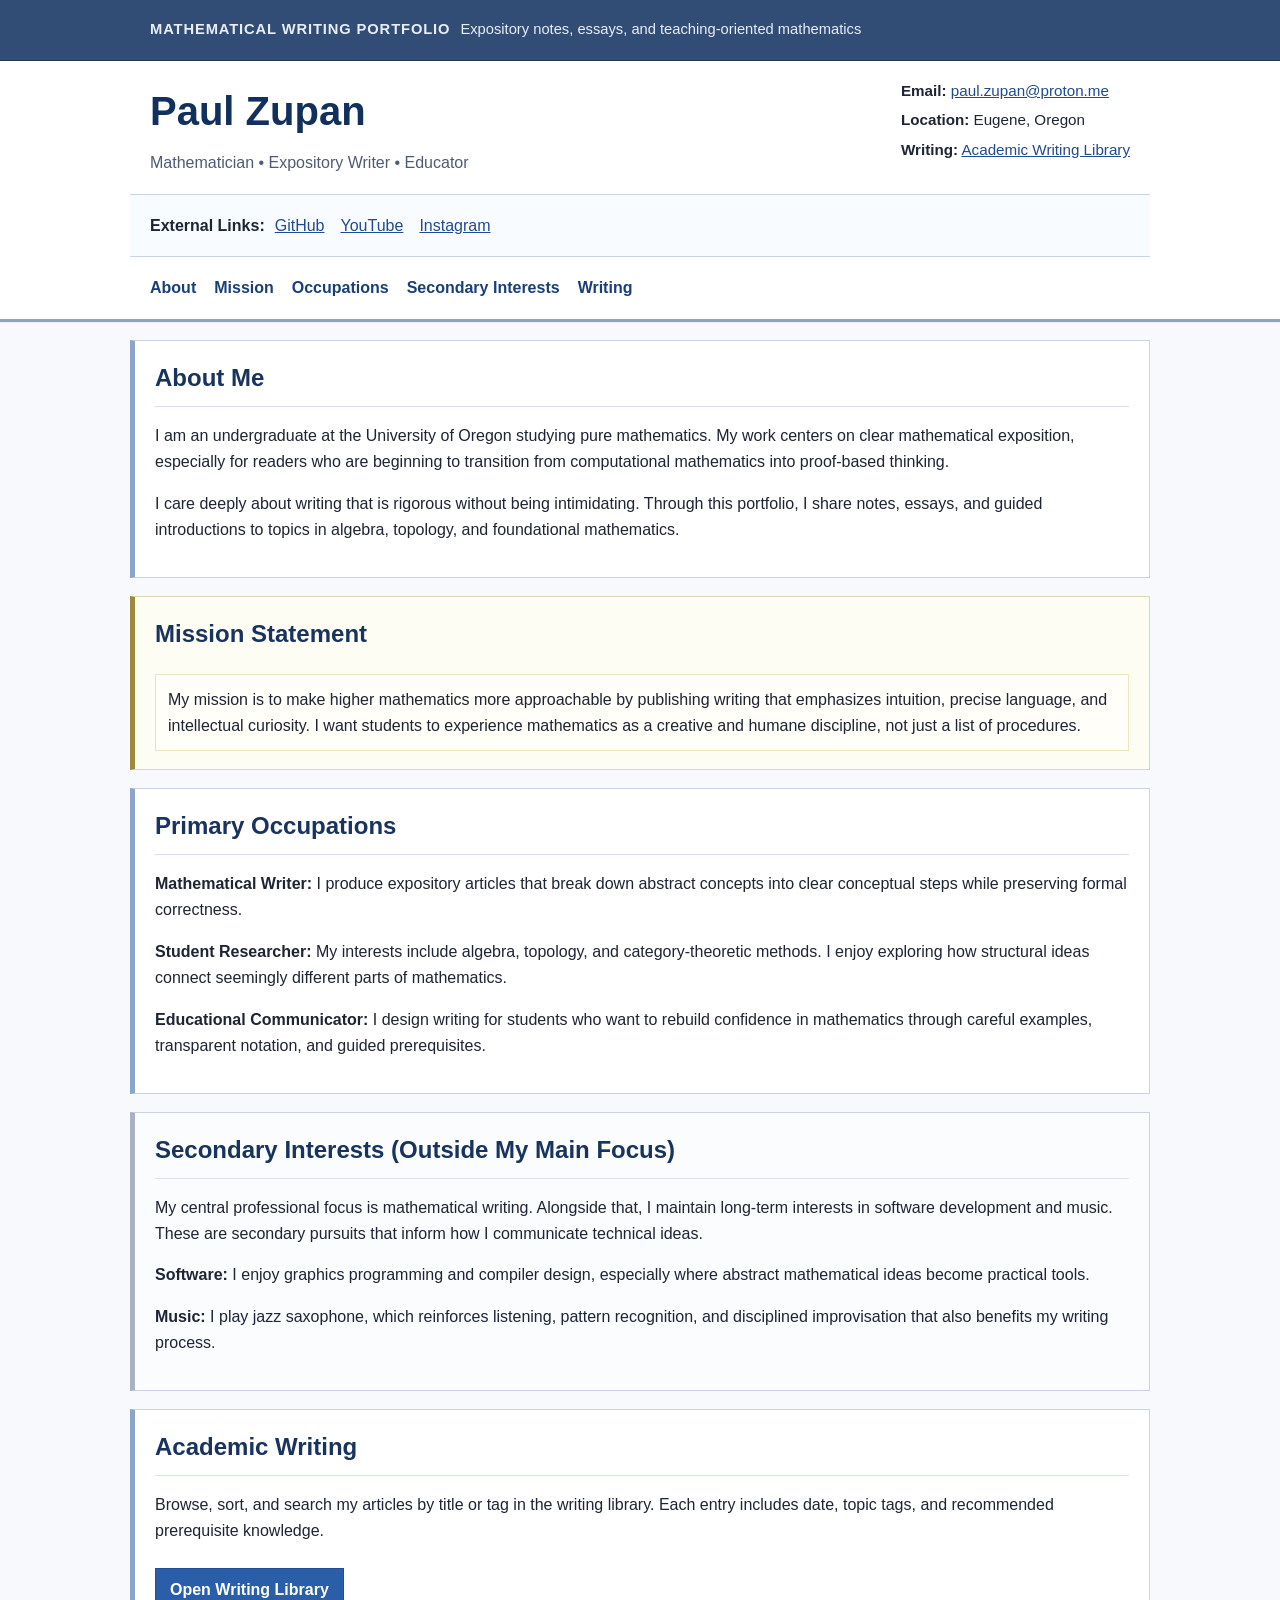
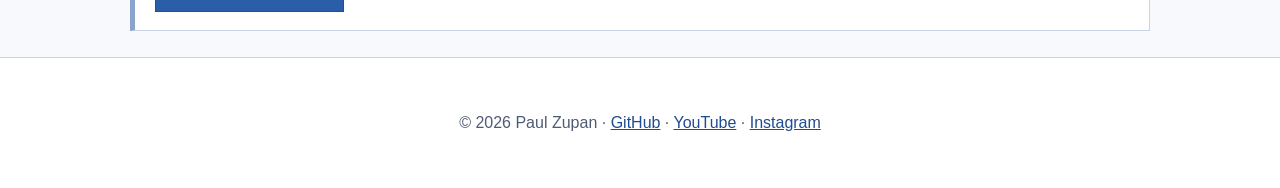
==== commit b14d7e5c: "Restyle site with arXiv-inspired design and social links Co-authored-by: Paul Zupan <eggsontoast1672" ====
--- a/index.html
+++ b/index.html
@@ -7,16 +7,31 @@
     <link rel="stylesheet" href="style.css">
   </head>
   <body>
+    <div class="top-strip">
+      <div class="container top-strip-content">
+        <span class="kicker">Mathematical Writing Portfolio</span>
+        <span>Expository notes, essays, and teaching-oriented mathematics</span>
+      </div>
+    </div>
+
     <header class="site-header">
       <div class="container header-content">
         <div>
           <h1>Paul Zupan</h1>
-          <p class="subtitle">Mathematician • Technical Writer • Educator</p>
+          <p class="subtitle">Mathematician • Expository Writer • Educator</p>
         </div>
-        <ul class="contact-list">
+        <ul class="contact-list" aria-label="Contact details">
           <li><strong>Email:</strong> <a href="mailto:paul.zupan@proton.me">paul.zupan@proton.me</a></li>
           <li><strong>Location:</strong> Eugene, Oregon</li>
           <li><strong>Writing:</strong> <a href="blog/index.html">Academic Writing Library</a></li>
+        </ul>
+      </div>
+      <div class="container social-row">
+        <strong>External Links:</strong>
+        <ul class="social-links" aria-label="Social links">
+          <li><a href="https://github.com/eggsontoast1672">GitHub</a></li>
+          <li><a href="https://www.youtube.com/@eggsontoast1672">YouTube</a></li>
+          <li><a href="https://www.instagram.com/eggsontoast1672">Instagram</a></li>
         </ul>
       </div>
       <div class="container">
@@ -24,6 +39,7 @@
           <a href="#about">About</a>
           <a href="#mission">Mission</a>
           <a href="#occupations">Occupations</a>
+          <a href="#secondary">Secondary Interests</a>
           <a href="#writing">Writing</a>
         </nav>
       </div>
@@ -56,7 +72,7 @@
       </section>
 
       <section id="occupations" class="container panel">
-        <h2>Occupations</h2>
+        <h2>Primary Occupations</h2>
         <p>
           <strong>Mathematical Writer:</strong> I produce expository articles that
           break down abstract concepts into clear conceptual steps while preserving
@@ -74,6 +90,24 @@
         </p>
       </section>
 
+      <section id="secondary" class="container panel secondary-panel">
+        <h2>Secondary Interests (Outside My Main Focus)</h2>
+        <p>
+          My central professional focus is mathematical writing. Alongside that,
+          I maintain long-term interests in software development and music. These
+          are secondary pursuits that inform how I communicate technical ideas.
+        </p>
+        <p>
+          <strong>Software:</strong> I enjoy graphics programming and compiler design,
+          especially where abstract mathematical ideas become practical tools.
+        </p>
+        <p>
+          <strong>Music:</strong> I play jazz saxophone, which reinforces listening,
+          pattern recognition, and disciplined improvisation that also benefits my
+          writing process.
+        </p>
+      </section>
+
       <section id="writing" class="container panel">
         <h2>Academic Writing</h2>
         <p>
@@ -87,7 +121,7 @@
 
     <footer>
       <div class="container">
-        <p>© 2026 Paul Zupan</p>
+        <p>© 2026 Paul Zupan · <a href="https://github.com/eggsontoast1672">GitHub</a> · <a href="https://www.youtube.com/@eggsontoast1672">YouTube</a> · <a href="https://www.instagram.com/eggsontoast1672">Instagram</a></p>
       </div>
     </footer>
   </body>
--- a/style.css
+++ b/style.css
@@ -1,11 +1,14 @@
 :root {
-  --bg: #f4f6fa;
+  --bg: #f2f5f9;
   --panel: #ffffff;
-  --text: #182033;
-  --muted: #5d6678;
-  --line: #d8deea;
-  --accent: #243a73;
-  --accent-soft: #e9efff;
+  --text: #1d2433;
+  --muted: #4f5b75;
+  --line: #c8d3e3;
+  --line-dark: #8ea2c6;
+  --accent: #1f4b8f;
+  --accent-dark: #17386a;
+  --accent-soft: #eaf1ff;
+  --strip: #324d75;
 }
 
 *,
@@ -16,40 +19,73 @@
 
 body {
   margin: 0;
-  font-family: "Segoe UI", "Inter", Arial, sans-serif;
-  background: var(--bg);
+  font-family: Arial, Helvetica, sans-serif;
+  background: linear-gradient(180deg, #edf2f9 0%, #f7f9fc 300px);
   color: var(--text);
-  line-height: 1.65;
+  line-height: 1.62;
+}
+
+a {
+  color: var(--accent);
+  text-decoration: underline;
+}
+
+a:hover,
+a:focus-visible {
+  color: var(--accent-dark);
 }
 
 .container {
-  max-width: 980px;
+  max-width: 1020px;
   margin: 0 auto;
-  padding: 28px 20px;
+  padding: 18px 20px;
+}
+
+.top-strip {
+  background: var(--strip);
+  color: #e8edf8;
+  border-bottom: 1px solid #253a59;
+  font-size: 0.92rem;
+}
+
+.top-strip-content {
+  display: flex;
+  gap: 10px;
+  flex-wrap: wrap;
+  align-items: center;
+}
+
+.kicker {
+  text-transform: uppercase;
+  letter-spacing: 0.06em;
+  font-weight: 700;
 }
 
 .site-header {
   background: var(--panel);
-  border-bottom: 1px solid var(--line);
+  border-bottom: 3px solid var(--line-dark);
+  box-shadow: 0 1px 0 rgba(0, 0, 0, 0.04);
 }
 
 .header-content {
   display: flex;
   justify-content: space-between;
-  gap: 28px;
+  gap: 18px;
   align-items: flex-start;
-  padding-bottom: 12px;
 }
 
 h1 {
   margin: 0;
-  font-size: clamp(1.8rem, 4vw, 2.3rem);
+  font-family: "Trebuchet MS", Arial, sans-serif;
+  font-size: clamp(2rem, 4vw, 2.5rem);
+  color: #11305c;
 }
 
 h2,
 h3,
 h4 {
-  color: #111a2e;
+  color: #18345e;
+  margin-top: 0;
 }
 
 .subtitle {
@@ -65,19 +101,37 @@
 }
 
 .contact-list li + li {
-  margin-top: 6px;
-}
-
-nav {
+  margin-top: 5px;
+}
+
+.social-row {
+  display: flex;
+  gap: 10px;
+  align-items: baseline;
+  border-top: 1px solid var(--line);
+  border-bottom: 1px solid var(--line);
+  background: #f8fbff;
+}
+
+.social-links {
+  margin: 0;
+  padding: 0;
+  list-style: none;
   display: flex;
   flex-wrap: wrap;
   gap: 16px;
 }
 
+nav {
+  display: flex;
+  flex-wrap: wrap;
+  gap: 12px 18px;
+}
+
 nav a {
   text-decoration: none;
-  color: var(--accent);
-  font-weight: 600;
+  color: #1a3f77;
+  font-weight: 700;
 }
 
 nav a:hover,
@@ -88,40 +142,50 @@
 .panel {
   background: var(--panel);
   border: 1px solid var(--line);
-  border-radius: 10px;
-  margin-top: 22px;
+  border-left: 5px solid #8aa4cc;
+  margin-top: 18px;
+}
+
+.panel h2 {
+  margin-bottom: 10px;
+  border-bottom: 1px solid #d8e1ef;
+  padding-bottom: 8px;
 }
 
 .mission-panel {
-  background: linear-gradient(135deg, #f8faff 0%, #eef3ff 100%);
-  border: 1px solid #ccd7fa;
-  border-radius: 10px;
-  margin-top: 22px;
+  background: #fefdf4;
+  border: 1px solid #ddd8b8;
+  border-left: 5px solid #9d8a3c;
+  margin-top: 18px;
 }
 
 .mission-text {
   margin: 0;
-  padding: 14px 16px;
-  border-left: 4px solid var(--accent);
-  background: rgba(255, 255, 255, 0.7);
-  border-radius: 6px;
+  padding: 12px;
+  background: #fffef8;
+  border: 1px solid #ebe4bc;
+}
+
+.secondary-panel {
+  border-left-color: #a8b2c4;
+  background: #fbfcfe;
 }
 
 .button {
   display: inline-block;
   margin-top: 8px;
-  padding: 10px 16px;
-  border: 1px solid var(--accent);
-  background: var(--accent);
+  padding: 8px 14px;
+  border: 1px solid #244f8f;
+  background: #2a5ea8;
   color: #fff;
   text-decoration: none;
-  border-radius: 6px;
-  font-weight: 600;
+  font-weight: 700;
 }
 
 .button:hover,
 .button:focus-visible {
-  background: #1a2f62;
+  background: #1f4b8f;
+  color: #fff;
 }
 
 .writing-library h2 {
@@ -131,110 +195,131 @@
 .library-controls {
   display: flex;
   flex-wrap: wrap;
-  gap: 14px;
-  margin: 16px 0 18px;
+  gap: 12px;
+  margin: 16px 0;
+  padding: 12px;
+  border: 1px solid #d5dfef;
+  background: #f9fbff;
 }
 
 .control-group {
   display: flex;
   flex-direction: column;
   gap: 6px;
-  font-weight: 600;
-  color: #243150;
-  min-width: 230px;
+  font-weight: 700;
+  color: #2a436c;
+  min-width: 240px;
 }
 
 input[type="search"],
 select {
-  border: 1px solid #bbc5d9;
-  border-radius: 6px;
-  padding: 10px 12px;
+  border: 1px solid #9eb3d3;
+  border-radius: 0;
+  padding: 9px 10px;
   font: inherit;
   color: inherit;
   background: #fff;
 }
 
+input[type="search"]:focus-visible,
+select:focus-visible {
+  outline: 2px solid #5c83c2;
+  outline-offset: 1px;
+}
+
 .library-grid {
   display: grid;
   grid-template-columns: minmax(0, 1fr) minmax(0, 1fr);
-  gap: 16px;
+  gap: 14px;
 }
 
 .browse-pane,
 .detail-pane {
-  border: 1px solid var(--line);
-  border-radius: 8px;
-  padding: 14px;
-  background: #fbfcff;
+  border: 1px solid #c4d1e4;
+  padding: 12px;
+  background: #fdfefe;
 }
 
 .article-list {
   display: flex;
   flex-direction: column;
-  gap: 10px;
+  gap: 8px;
+  max-height: 460px;
+  overflow: auto;
+  padding-right: 2px;
 }
 
 .article-item {
   width: 100%;
   text-align: left;
-  border: 1px solid #ccd4e6;
-  border-radius: 7px;
-  padding: 10px 12px;
+  border: 1px solid #cfd8ea;
+  border-left: 4px solid #b7c6df;
+  padding: 10px;
   background: #fff;
   cursor: pointer;
 }
 
 .article-item:hover,
 .article-item:focus-visible {
-  border-color: var(--accent);
+  border-left-color: #4472b6;
+  border-color: #9db4d7;
 }
 
 .article-item.active {
-  border-color: var(--accent);
+  border-left-color: #1f4b8f;
+  border-color: #7e9dc9;
   background: var(--accent-soft);
 }
 
 .article-title {
   display: block;
-  font-weight: 600;
-  color: #172443;
+  font-weight: 700;
+  color: #1a365f;
 }
 
 .article-meta {
   display: block;
   margin-top: 4px;
   color: var(--muted);
-  font-size: 0.92rem;
+  font-size: 0.91rem;
 }
 
 .detail-card {
   background: #fff;
-  border: 1px solid #d6deef;
-  border-radius: 8px;
+  border: 1px solid #d3dced;
   padding: 12px;
 }
 
 .small-text {
   color: var(--muted);
+  font-size: 0.93rem;
+}
+
+.date {
+  color: #4e5f7f;
   font-size: 0.94rem;
-}
-
-.date {
-  color: var(--muted);
-  font-size: 0.95rem;
+  font-weight: 700;
 }
 
 footer {
+  margin-top: 26px;
+  border-top: 1px solid var(--line);
+  background: #fff;
   text-align: center;
   color: var(--muted);
-  padding: 28px 0;
-}
-
-@media (max-width: 820px) {
+  padding: 18px 0;
+}
+
+@media (max-width: 860px) {
   .header-content {
     flex-direction: column;
   }
 
+  .social-row {
+    flex-direction: column;
+    align-items: flex-start;
+  }
+
   .library-grid {
     grid-template-columns: 1fr;
   }
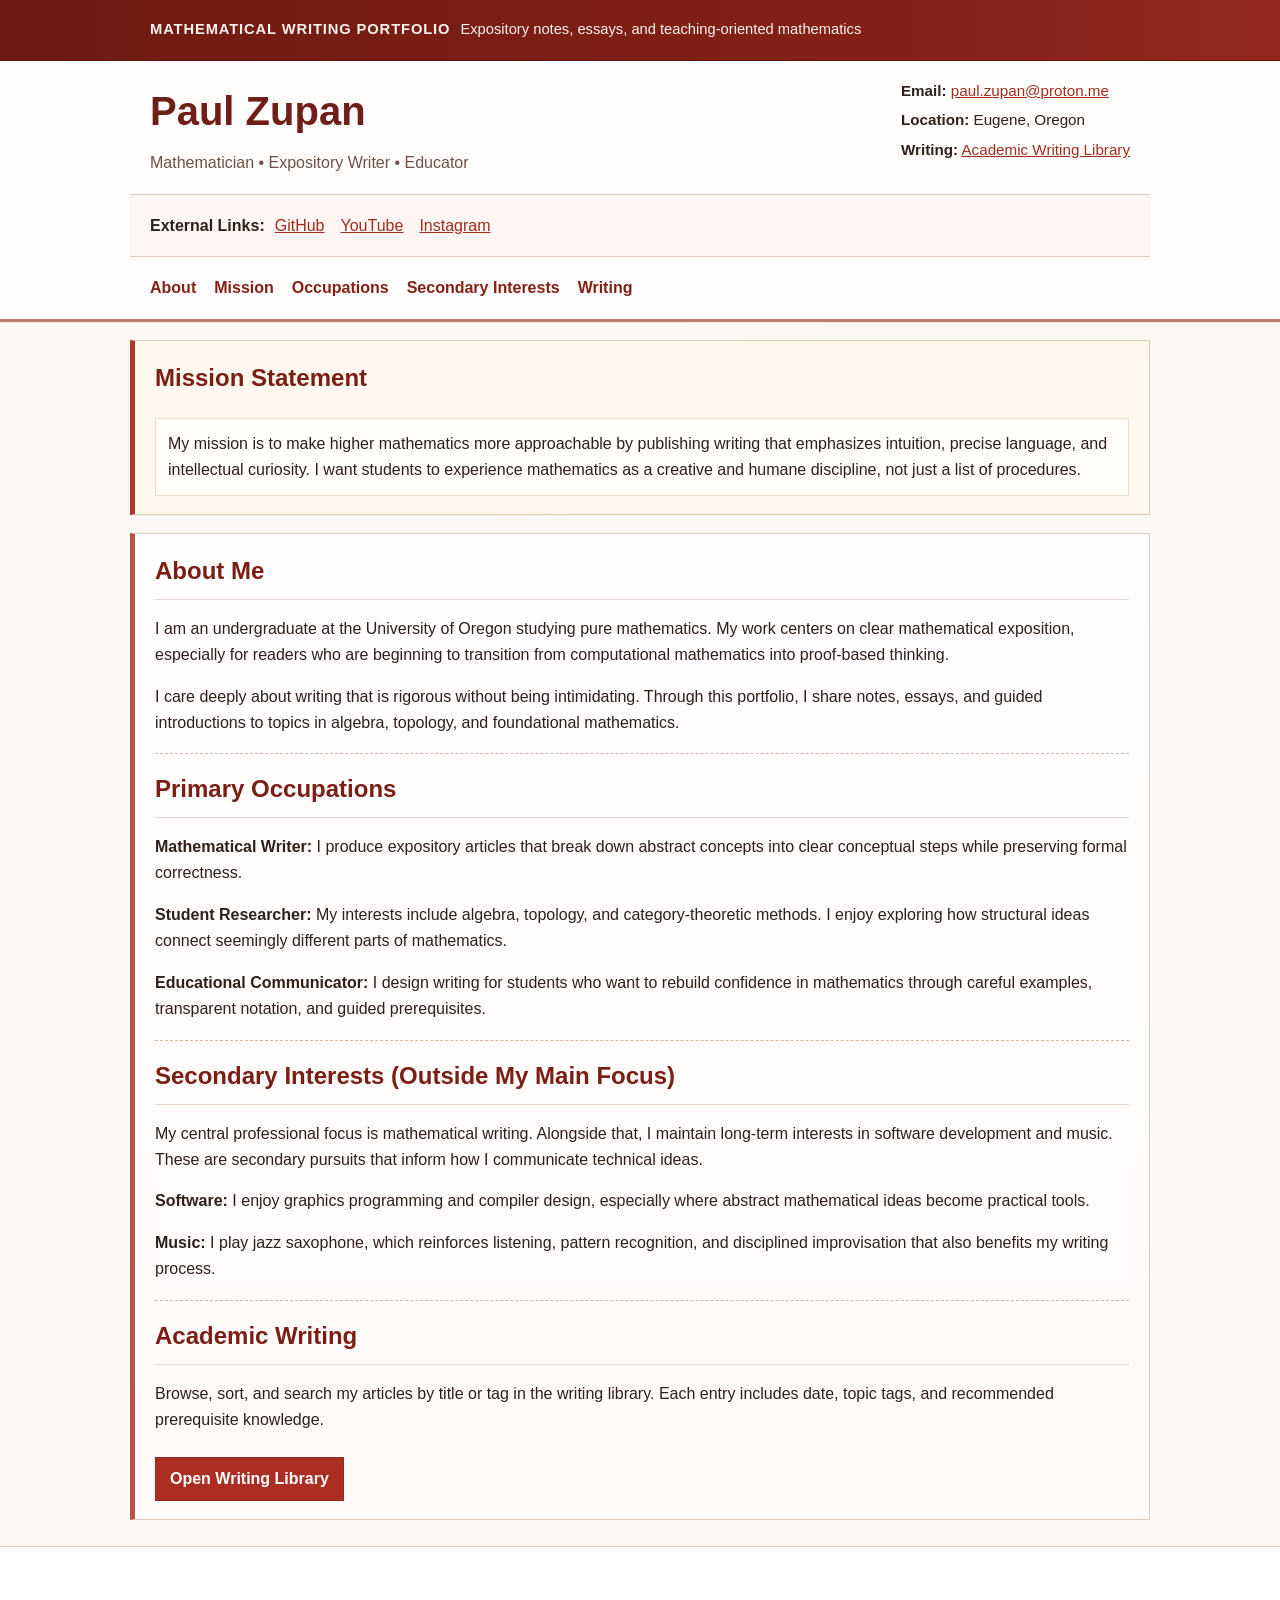
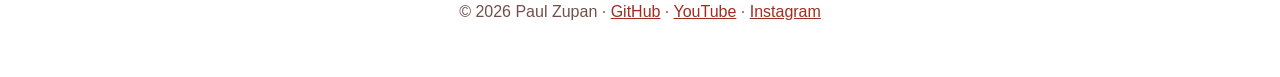
==== commit 85291408: "Refine layout, split library JS, and adopt red theme Co-authored-by: Paul Zupan <eggsontoast1672@use" ====
--- a/index.html
+++ b/index.html
@@ -46,21 +46,6 @@
     </header>
 
     <main>
-      <section id="about" class="container panel">
-        <h2>About Me</h2>
-        <p>
-          I am an undergraduate at the University of Oregon studying pure mathematics.
-          My work centers on clear mathematical exposition, especially for readers who
-          are beginning to transition from computational mathematics into proof-based
-          thinking.
-        </p>
-        <p>
-          I care deeply about writing that is rigorous without being intimidating.
-          Through this portfolio, I share notes, essays, and guided introductions to
-          topics in algebra, topology, and foundational mathematics.
-        </p>
-      </section>
-
       <section id="mission" class="container mission-panel">
         <h2>Mission Statement</h2>
         <p class="mission-text">
@@ -71,51 +56,68 @@
         </p>
       </section>
 
-      <section id="occupations" class="container panel">
-        <h2>Primary Occupations</h2>
-        <p>
-          <strong>Mathematical Writer:</strong> I produce expository articles that
-          break down abstract concepts into clear conceptual steps while preserving
-          formal correctness.
-        </p>
-        <p>
-          <strong>Student Researcher:</strong> My interests include algebra, topology,
-          and category-theoretic methods. I enjoy exploring how structural ideas
-          connect seemingly different parts of mathematics.
-        </p>
-        <p>
-          <strong>Educational Communicator:</strong> I design writing for students who
-          want to rebuild confidence in mathematics through careful examples,
-          transparent notation, and guided prerequisites.
-        </p>
-      </section>
+      <section class="container panel unified-panel">
+        <section id="about" class="unified-block">
+          <h2>About Me</h2>
+          <p>
+            I am an undergraduate at the University of Oregon studying pure mathematics.
+            My work centers on clear mathematical exposition, especially for readers who
+            are beginning to transition from computational mathematics into proof-based
+            thinking.
+          </p>
+          <p>
+            I care deeply about writing that is rigorous without being intimidating.
+            Through this portfolio, I share notes, essays, and guided introductions to
+            topics in algebra, topology, and foundational mathematics.
+          </p>
+        </section>
 
-      <section id="secondary" class="container panel secondary-panel">
-        <h2>Secondary Interests (Outside My Main Focus)</h2>
-        <p>
-          My central professional focus is mathematical writing. Alongside that,
-          I maintain long-term interests in software development and music. These
-          are secondary pursuits that inform how I communicate technical ideas.
-        </p>
-        <p>
-          <strong>Software:</strong> I enjoy graphics programming and compiler design,
-          especially where abstract mathematical ideas become practical tools.
-        </p>
-        <p>
-          <strong>Music:</strong> I play jazz saxophone, which reinforces listening,
-          pattern recognition, and disciplined improvisation that also benefits my
-          writing process.
-        </p>
-      </section>
+        <section id="occupations" class="unified-block">
+          <h2>Primary Occupations</h2>
+          <p>
+            <strong>Mathematical Writer:</strong> I produce expository articles that
+            break down abstract concepts into clear conceptual steps while preserving
+            formal correctness.
+          </p>
+          <p>
+            <strong>Student Researcher:</strong> My interests include algebra, topology,
+            and category-theoretic methods. I enjoy exploring how structural ideas
+            connect seemingly different parts of mathematics.
+          </p>
+          <p>
+            <strong>Educational Communicator:</strong> I design writing for students who
+            want to rebuild confidence in mathematics through careful examples,
+            transparent notation, and guided prerequisites.
+          </p>
+        </section>
 
-      <section id="writing" class="container panel">
-        <h2>Academic Writing</h2>
-        <p>
-          Browse, sort, and search my articles by title or tag in the writing
-          library. Each entry includes date, topic tags, and recommended prerequisite
-          knowledge.
-        </p>
-        <a class="button" href="blog/index.html">Open Writing Library</a>
+        <section id="secondary" class="unified-block secondary-panel">
+          <h2>Secondary Interests (Outside My Main Focus)</h2>
+          <p>
+            My central professional focus is mathematical writing. Alongside that,
+            I maintain long-term interests in software development and music. These
+            are secondary pursuits that inform how I communicate technical ideas.
+          </p>
+          <p>
+            <strong>Software:</strong> I enjoy graphics programming and compiler design,
+            especially where abstract mathematical ideas become practical tools.
+          </p>
+          <p>
+            <strong>Music:</strong> I play jazz saxophone, which reinforces listening,
+            pattern recognition, and disciplined improvisation that also benefits my
+            writing process.
+          </p>
+        </section>
+
+        <section id="writing" class="unified-block">
+          <h2>Academic Writing</h2>
+          <p>
+            Browse, sort, and search my articles by title or tag in the writing
+            library. Each entry includes date, topic tags, and recommended prerequisite
+            knowledge.
+          </p>
+          <a class="button" href="blog/index.html">Open Writing Library</a>
+        </section>
       </section>
     </main>
 
--- a/style.css
+++ b/style.css
@@ -1,14 +1,14 @@
 :root {
-  --bg: #f2f5f9;
-  --panel: #ffffff;
-  --text: #1d2433;
-  --muted: #4f5b75;
-  --line: #c8d3e3;
-  --line-dark: #8ea2c6;
-  --accent: #1f4b8f;
-  --accent-dark: #17386a;
-  --accent-soft: #eaf1ff;
-  --strip: #324d75;
+  --bg: #fcf7f4;
+  --panel: #fffdfb;
+  --text: #2f1f1c;
+  --muted: #70504a;
+  --line: #e2c9c2;
+  --line-dark: #bc7b6f;
+  --accent: #9f2d20;
+  --accent-dark: #7e1d14;
+  --accent-soft: #f9ebe8;
+  --strip: #7f1f16;
 }
 
 *,
@@ -20,7 +20,9 @@
 body {
   margin: 0;
   font-family: Arial, Helvetica, sans-serif;
-  background: linear-gradient(180deg, #edf2f9 0%, #f7f9fc 300px);
+  background:
+    radial-gradient(circle at 20% 0%, #fff9f5 0%, rgba(255, 249, 245, 0) 40%),
+    linear-gradient(180deg, #f9f2ee 0%, #fcf8f6 360px);
   color: var(--text);
   line-height: 1.62;
 }
@@ -42,9 +44,9 @@
 }
 
 .top-strip {
-  background: var(--strip);
-  color: #e8edf8;
-  border-bottom: 1px solid #253a59;
+  background: linear-gradient(90deg, #6d1a12 0%, #842117 70%, #94281e 100%);
+  color: #fdf2ef;
+  border-bottom: 1px solid #59130d;
   font-size: 0.92rem;
 }
 
@@ -78,13 +80,13 @@
   margin: 0;
   font-family: "Trebuchet MS", Arial, sans-serif;
   font-size: clamp(2rem, 4vw, 2.5rem);
-  color: #11305c;
+  color: #6f1f17;
 }
 
 h2,
 h3,
 h4 {
-  color: #18345e;
+  color: #7a1f15;
   margin-top: 0;
 }
 
@@ -110,7 +112,7 @@
   align-items: baseline;
   border-top: 1px solid var(--line);
   border-bottom: 1px solid var(--line);
-  background: #f8fbff;
+  background: #fff5f2;
 }
 
 .social-links {
@@ -130,7 +132,7 @@
 
 nav a {
   text-decoration: none;
-  color: #1a3f77;
+  color: #842117;
   font-weight: 700;
 }
 
@@ -142,41 +144,52 @@
 .panel {
   background: var(--panel);
   border: 1px solid var(--line);
-  border-left: 5px solid #8aa4cc;
+  border-left: 5px solid #d19388;
   margin-top: 18px;
 }
 
 .panel h2 {
   margin-bottom: 10px;
-  border-bottom: 1px solid #d8e1ef;
+  border-bottom: 1px solid #edd7d2;
   padding-bottom: 8px;
 }
 
+.unified-panel {
+  border-left-color: #b25747;
+  background:
+    linear-gradient(180deg, #fffefe 0%, #fffaf8 100%);
+}
+
+.unified-block + .unified-block {
+  margin-top: 18px;
+  padding-top: 16px;
+  border-top: 1px dashed #d9b2a8;
+}
+
 .mission-panel {
-  background: #fefdf4;
-  border: 1px solid #ddd8b8;
-  border-left: 5px solid #9d8a3c;
+  background: #fff8ef;
+  border: 1px solid #e2c8ad;
+  border-left: 5px solid #ad3928;
   margin-top: 18px;
 }
 
 .mission-text {
   margin: 0;
   padding: 12px;
-  background: #fffef8;
-  border: 1px solid #ebe4bc;
+  background: #fffdf9;
+  border: 1px solid #f1ddc7;
 }
 
 .secondary-panel {
-  border-left-color: #a8b2c4;
-  background: #fbfcfe;
+  background: #fffcfb;
 }
 
 .button {
   display: inline-block;
   margin-top: 8px;
   padding: 8px 14px;
-  border: 1px solid #244f8f;
-  background: #2a5ea8;
+  border: 1px solid #99291d;
+  background: #aa2f22;
   color: #fff;
   text-decoration: none;
   font-weight: 700;
@@ -184,7 +197,7 @@
 
 .button:hover,
 .button:focus-visible {
-  background: #1f4b8f;
+  background: #8b2218;
   color: #fff;
 }
 
@@ -198,8 +211,8 @@
   gap: 12px;
   margin: 16px 0;
   padding: 12px;
-  border: 1px solid #d5dfef;
-  background: #f9fbff;
+  border: 1px solid #e6ceca;
+  background: #fff7f5;
 }
 
 .control-group {
@@ -207,13 +220,13 @@
   flex-direction: column;
   gap: 6px;
   font-weight: 700;
-  color: #2a436c;
+  color: #7c281d;
   min-width: 240px;
 }
 
 input[type="search"],
 select {
-  border: 1px solid #9eb3d3;
+  border: 1px solid #c9877b;
   border-radius: 0;
   padding: 9px 10px;
   font: inherit;
@@ -223,7 +236,7 @@
 
 input[type="search"]:focus-visible,
 select:focus-visible {
-  outline: 2px solid #5c83c2;
+  outline: 2px solid #cd6f61;
   outline-offset: 1px;
 }
 
@@ -235,9 +248,9 @@
 
 .browse-pane,
 .detail-pane {
-  border: 1px solid #c4d1e4;
+  border: 1px solid #ddb7b0;
   padding: 12px;
-  background: #fdfefe;
+  background: #fffefd;
 }
 
 .article-list {
@@ -252,8 +265,8 @@
 .article-item {
   width: 100%;
   text-align: left;
-  border: 1px solid #cfd8ea;
-  border-left: 4px solid #b7c6df;
+  border: 1px solid #e0c3bd;
+  border-left: 4px solid #d7a199;
   padding: 10px;
   background: #fff;
   cursor: pointer;
@@ -261,20 +274,20 @@
 
 .article-item:hover,
 .article-item:focus-visible {
-  border-left-color: #4472b6;
-  border-color: #9db4d7;
+  border-left-color: #bf4f41;
+  border-color: #cf8d83;
 }
 
 .article-item.active {
-  border-left-color: #1f4b8f;
-  border-color: #7e9dc9;
+  border-left-color: #9f2d20;
+  border-color: #bf7368;
   background: var(--accent-soft);
 }
 
 .article-title {
   display: block;
   font-weight: 700;
-  color: #1a365f;
+  color: #742015;
 }
 
 .article-meta {
@@ -286,7 +299,7 @@
 
 .detail-card {
   background: #fff;
-  border: 1px solid #d3dced;
+  border: 1px solid #e1c2bc;
   padding: 12px;
 }
 
@@ -296,7 +309,7 @@
 }
 
 .date {
-  color: #4e5f7f;
+  color: #7a3b31;
   font-size: 0.94rem;
   font-weight: 700;
 }
